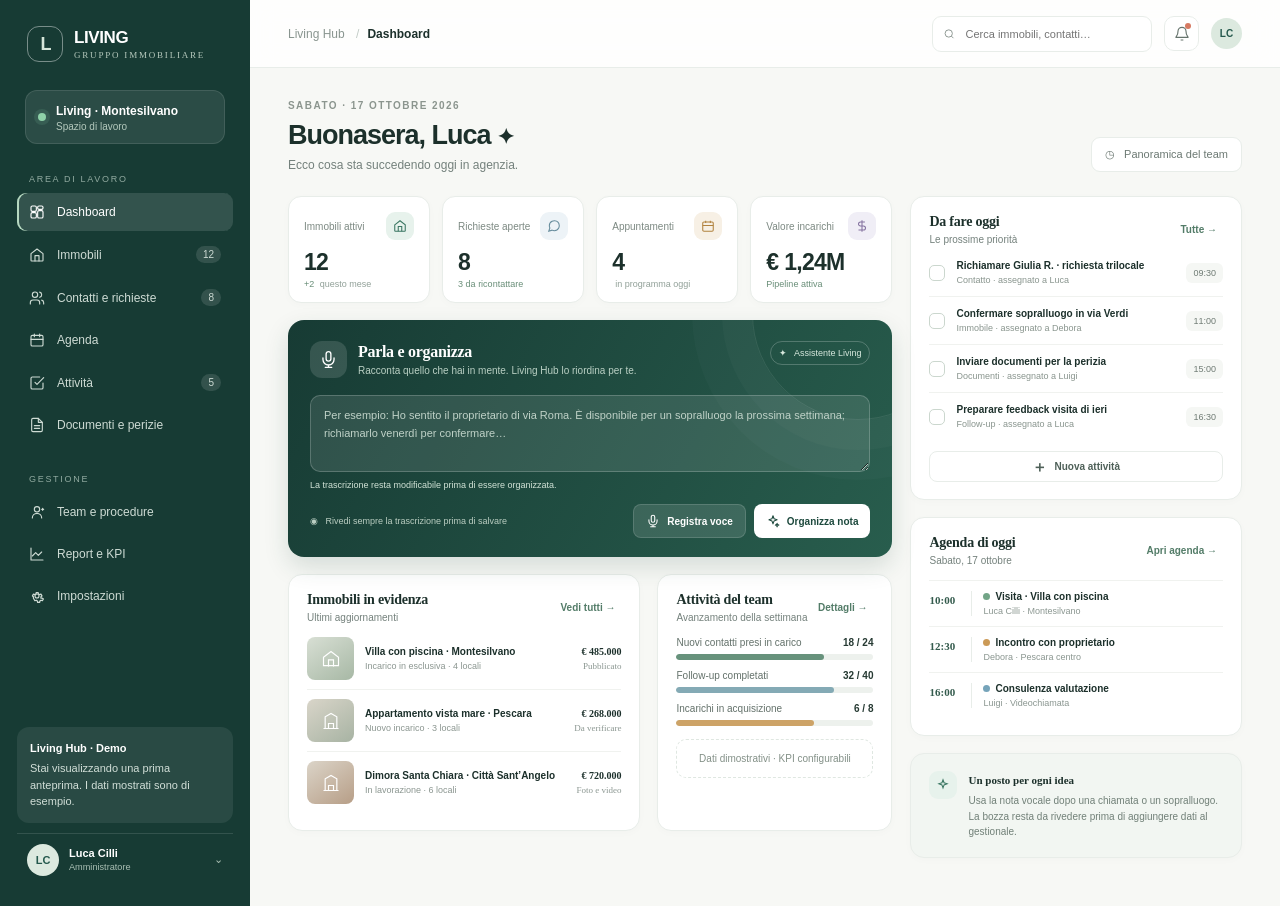
==== dashboard/index.html @ ca988c0b "Add Living Hub dashboard prototype" ====
<!doctype html>
<html lang="it">
<head>
<meta charset="utf-8"><meta name="viewport" content="width=device-width,initial-scale=1">
<meta name="theme-color" content="#173b34"><title>Living Hub · Dashboard</title>
<style>
:root{--ink:#1c302b;--muted:#74817c;--line:#e8ede9;--paper:#f7f8f5;--white:#fff;--green:#173b34;--green2:#24584c;--mint:#e7f2ec;--gold:#c99448;--blue:#edf3f7;--shadow:0 8px 28px rgba(23,59,52,.07)}
*{box-sizing:border-box}body{margin:0;background:var(--paper);color:var(--ink);font:14px 'DM Sans',sans-serif}button,input,textarea{font:inherit}button{cursor:pointer}.app{display:grid;grid-template-columns:250px minmax(0,1fr);min-height:100vh}.sidebar{background:var(--green);color:white;padding:26px 17px 20px;display:flex;flex-direction:column;gap:28px}.brand{display:flex;align-items:center;gap:11px;padding:0 10px}.brandmark{width:36px;height:36px;border:1px solid rgba(255,255,255,.42);border-radius:12px;display:grid;place-items:center;font:800 18px Manrope,sans-serif;letter-spacing:-2px;color:#d5e6d9}.brandname{font:700 17px Manrope,sans-serif;letter-spacing:-.4px}.brandname small{display:block;font:500 9px 'DM Sans';letter-spacing:1.8px;color:#b6c9bd;margin-top:2px}.workspace{margin:0 8px;background:rgba(255,255,255,.09);border:1px solid rgba(255,255,255,.11);border-radius:12px;padding:11px 12px;display:flex;align-items:center;gap:10px}.workspace .dot{width:8px;height:8px;border-radius:50%;background:#8ed1a8;box-shadow:0 0 0 4px rgba(142,209,168,.12)}.workspace strong{font-size:12px}.workspace span{display:block;color:#b4c9bd;font-size:10px;margin-top:3px}.nav-label{font-size:9px;text-transform:uppercase;letter-spacing:1.7px;color:#91aaa0;padding:0 12px;margin:2px 0 9px}.nav{display:grid;gap:4px}.nav button{background:none;border:0;color:#cedbd4;text-align:left;border-radius:9px;padding:11px 12px;display:flex;align-items:center;gap:12px;font-size:12px;transition:.18s}.nav button:hover,.nav button.active{background:rgba(255,255,255,.12);color:white}.nav button.active{box-shadow:inset 2px 0 #b5d8c0}.ico{width:16px;height:16px;display:inline-grid;place-items:center;flex:none}.ico svg{width:16px;height:16px;stroke:currentColor;fill:none;stroke-width:1.7;stroke-linecap:round;stroke-linejoin:round}.nav .count{margin-left:auto;border-radius:20px;background:rgba(255,255,255,.12);padding:3px 7px;font-size:10px}.side-bottom{margin-top:auto;display:grid;gap:10px}.help-card{padding:13px;border-radius:12px;background:rgba(255,255,255,.08);color:#d2dfd8;font-size:11px;line-height:1.5}.help-card b{color:#fff;display:block;margin-bottom:4px}.profile{display:flex;align-items:center;gap:10px;padding:10px;border-top:1px solid rgba(255,255,255,.12);font-size:11px}.avatar{width:32px;height:32px;border-radius:50%;display:grid;place-items:center;font-weight:700;background:#dce9df;color:#24584c}.profile small{display:block;color:#a9beb3;margin-top:3px}.main{min-width:0}.topbar{height:68px;background:rgba(255,255,255,.82);border-bottom:1px solid var(--line);display:flex;align-items:center;justify-content:space-between;padding:0 38px;position:sticky;top:0;z-index:5;backdrop-filter:blur(14px)}.crumb{font-size:12px;color:#89958f}.crumb b{color:var(--ink);font-weight:600}.top-actions{display:flex;align-items:center;gap:12px}.search{height:36px;width:220px;border:1px solid var(--line);background:#fff;border-radius:9px;display:flex;align-items:center;gap:8px;padding:0 10px;color:#8b9690}.search input{outline:none;border:0;width:100%;font-size:11px}.circle-btn{width:35px;height:35px;border:1px solid var(--line);background:#fff;border-radius:10px;display:grid;place-items:center;color:#66746d;position:relative}.notify{position:absolute;width:6px;height:6px;background:#d67a62;border-radius:100%;right:7px;top:6px}.content{max-width:1450px;margin:auto;padding:32px 38px 48px}.welcome{display:flex;align-items:flex-end;justify-content:space-between;gap:14px;margin-bottom:24px}.eyebrow{font-size:10px;letter-spacing:1.45px;text-transform:uppercase;color:#8b958e;font-weight:600;margin-bottom:9px}.welcome h1{margin:0;font:700 27px Manrope,sans-serif;letter-spacing:-1px}.welcome p{margin:7px 0 0;color:var(--muted);font-size:12px}.date-chip{border:1px solid var(--line);border-radius:9px;background:#fff;padding:10px 13px;font-size:11px;color:#6c7973;white-space:nowrap}.grid{display:grid;grid-template-columns:minmax(0,1.55fr) minmax(300px,.85fr);gap:18px;align-items:start}.left-col,.right-col{display:grid;gap:17px;min-width:0}.metrics{display:grid;grid-template-columns:repeat(4,minmax(0,1fr));gap:12px}.metric{background:white;border:1px solid var(--line);border-radius:13px;padding:15px 15px 13px;min-height:105px;box-shadow:0 2px 8px rgba(23,59,52,.02)}.metric-top{display:flex;justify-content:space-between;align-items:center;color:#7c8982;font-size:10px}.metric-icon{width:28px;height:28px;border-radius:9px;background:var(--mint);color:#3a7662;display:grid;place-items:center}.metric-icon svg{width:14px;height:14px;stroke:currentColor;fill:none;stroke-width:1.8}.metric strong{display:block;font:700 23px Manrope,sans-serif;margin:9px 0 3px;letter-spacing:-.7px}.delta{font-size:9px;color:#698e78}.delta em{font-style:normal;color:#91a098;margin-left:3px}.voice-card{border-radius:16px;background:linear-gradient(120deg,#173b34,#285d4d);padding:21px 22px 19px;color:white;box-shadow:0 10px 24px rgba(24,67,55,.15);position:relative;overflow:hidden}.voice-card:after{content:'';width:210px;height:210px;position:absolute;border:1px solid rgba(255,255,255,.09);border-radius:50%;right:-72px;top:-112px;box-shadow:0 0 0 30px rgba(255,255,255,.025),0 0 0 60px rgba(255,255,255,.02)}.voice-head{display:flex;justify-content:space-between;align-items:flex-start;position:relative;z-index:1}.voice-title{display:flex;align-items:center;gap:11px}.voice-mark{width:37px;height:37px;border-radius:12px;background:rgba(255,255,255,.13);display:grid;place-items:center}.voice-mark svg{width:19px;height:19px;stroke:white;fill:none;stroke-width:1.7;stroke-linecap:round;stroke-linejoin:round}.voice-title h2{font:700 16px Manrope;margin:0;letter-spacing:-.3px}.voice-title p{margin:4px 0 0;color:#bad0c4;font-size:10px}.badge{font-size:9px;color:#d7e8dd;border:1px solid rgba(255,255,255,.22);padding:6px 8px;border-radius:30px}.voice-area{position:relative;z-index:1;margin-top:17px}.voice-text{width:100%;height:77px;resize:vertical;min-height:68px;background:rgba(255,255,255,.1);border:1px solid rgba(255,255,255,.2);border-radius:10px;color:#fff;outline:none;padding:11px 13px;font-size:11px;line-height:1.6}.voice-text::placeholder{color:#c0d2c8}.voice-controls{display:flex;justify-content:space-between;align-items:center;margin-top:10px;gap:9px}.privacy-note{color:#bbcec2;font-size:9px;display:flex;align-items:center;gap:6px}.voice-buttons{display:flex;gap:8px}.btn{border:0;border-radius:8px;padding:9px 12px;font-size:10px;font-weight:600;display:inline-flex;align-items:center;justify-content:center;gap:7px;transition:.18s}.btn svg{width:14px;height:14px;stroke:currentColor;fill:none;stroke-width:1.8;stroke-linecap:round;stroke-linejoin:round}.btn-ghost{color:white;background:rgba(255,255,255,.12);border:1px solid rgba(255,255,255,.14)}.btn-ghost:hover{background:rgba(255,255,255,.2)}.btn-light{background:#fff;color:#1d493d}.btn-light:hover{background:#eaf4ec}.btn-primary{background:var(--green);color:white}.btn-primary:hover{background:#24584c}.btn-outline{background:white;color:#4e6058;border:1px solid var(--line)}.mic.recording{background:#e57f68;color:white;animation:pulse 1.2s infinite}@keyframes pulse{50%{box-shadow:0 0 0 6px rgba(229,127,104,.2)}}.transcript-status{font-size:9px;color:#d2e3d7;min-height:14px;margin-top:5px}.preview{margin-top:12px;border:1px solid rgba(255,255,255,.18);border-radius:11px;padding:12px;background:rgba(255,255,255,.07);display:none}.preview.show{display:block}.preview-top{display:flex;justify-content:space-between;align-items:center;font-size:10px;font-weight:700}.preview-top button{border:0;background:none;color:#d4e6db;font-size:10px}.preview-list{display:grid;gap:7px;margin-top:10px}.suggestion{display:flex;align-items:flex-start;gap:8px;background:rgba(255,255,255,.08);border-radius:8px;padding:8px;font-size:10px;line-height:1.45;color:#eef6f0}.suggestion input{accent-color:#8dd3a5;margin-top:1px}.suggestion .tag{white-space:nowrap;background:rgba(255,255,255,.15);border-radius:20px;padding:3px 6px;font-size:8px;color:#d7e7dc}.preview-footer{display:flex;justify-content:flex-end;gap:8px;margin-top:10px}.card{background:#fff;border:1px solid var(--line);border-radius:14px;padding:17px 18px;box-shadow:0 2px 8px rgba(23,59,52,.02)}.card-head{display:flex;align-items:center;justify-content:space-between;margin-bottom:14px}.card-head h2{font:700 14px Manrope;margin:0;letter-spacing:-.25px}.card-head p{font-size:10px;color:var(--muted);margin:4px 0 0}.link{border:0;background:none;color:#537c68;font-size:10px;font-weight:600}.task-list{display:grid}.task{display:grid;grid-template-columns:17px minmax(0,1fr) auto;gap:10px;padding:11px 0;border-top:1px solid #f0f2ef;align-items:center}.task:first-child{border-top:0;padding-top:1px}.check{width:16px;height:16px;border-radius:5px;border:1.3px solid #cbd7ce;background:white;display:grid;place-items:center;color:white;padding:0}.check.done{background:#4d8069;border-color:#4d8069}.check svg{width:10px;height:10px;stroke:currentColor;fill:none;stroke-width:2}.task-name{font-size:10px;font-weight:600}.task-meta{font-size:9px;color:#89958e;margin-top:4px}.task-time{font-size:9px;color:#6f7b74;background:#f5f7f4;border-radius:6px;padding:5px 7px;white-space:nowrap}.agenda-row{display:flex;gap:11px;padding:10px 0;border-top:1px solid #f0f2ef}.agenda-row:first-child{border-top:0;padding-top:0}.timebox{width:43px;flex:none;border-right:1px solid var(--line);font:700 11px Manrope;color:#345b4d;padding-top:3px}.event-title{font-size:10px;font-weight:600}.event-meta{font-size:9px;color:#8a9690;margin-top:4px}.event-dot{width:7px;height:7px;border-radius:50%;background:#72a587;display:inline-block;margin-right:5px}.event-dot.gold{background:#cb9a57}.event-dot.blue{background:#76a4ba}.pipeline{display:grid;gap:10px}.pipeline-line{display:flex;justify-content:space-between;font-size:10px;color:#63716a}.pipeline-line strong{color:#263a33}.bar{height:6px;background:#edf1ed;border-radius:20px;margin-top:6px;overflow:hidden}.bar i{height:100%;display:block;border-radius:20px;background:#67927c}.bar.blue i{background:#84aab5}.bar.gold i{background:#cda367}.bottom-row{display:grid;grid-template-columns:1.2fr .8fr;gap:17px}.property{display:flex;align-items:center;gap:11px;padding:9px 0;border-top:1px solid #f0f2ef}.property:first-child{border-top:0;padding-top:0}.prop-img{width:47px;height:43px;border-radius:8px;background:linear-gradient(145deg,#d8dfd4,#a7b8a5);display:grid;place-items:center;color:white;flex:none}.prop-img svg{width:20px;height:20px;stroke:currentColor;fill:none;stroke-width:1.4}.prop-text{min-width:0}.prop-text b{font-size:10px;display:block}.prop-text span{font-size:9px;color:#8b9690;display:block;margin-top:4px}.prop-price{margin-left:auto;text-align:right;font:700 10px Manrope;white-space:nowrap}.prop-price small{display:block;font:400 9px 'DM Sans';color:#8a9690;margin-top:4px}.empty-state{padding:13px;border:1px dashed #dfe7e1;border-radius:10px;text-align:center;color:#839087;font-size:10px}.toast{position:fixed;right:24px;bottom:24px;background:#203f35;color:white;padding:12px 16px;border-radius:10px;box-shadow:var(--shadow);font-size:11px;opacity:0;transform:translateY(8px);pointer-events:none;transition:.22s;z-index:10}.toast.show{opacity:1;transform:translateY(0)}.mobile-menu{display:none}
@media(max-width:1100px){.app{grid-template-columns:218px 1fr}.content{padding:28px 24px}.topbar{padding:0 24px}.grid{grid-template-columns:1fr}.right-col{grid-template-columns:1fr 1fr}.metrics{grid-template-columns:repeat(4,1fr)}}
@media(max-width:760px){.app{grid-template-columns:1fr}.sidebar{display:none}.topbar{height:59px;padding:0 15px}.mobile-menu{display:grid}.search{width:min(46vw,220px)}.crumb{display:none}.content{padding:23px 15px 34px}.welcome{align-items:flex-start}.welcome h1{font-size:23px}.date-chip{font-size:9px;padding:8px}.metrics{grid-template-columns:repeat(2,minmax(0,1fr));gap:9px}.metric{min-height:99px;padding:13px}.metric strong{font-size:21px}.right-col{grid-template-columns:1fr}.bottom-row{grid-template-columns:1fr}.voice-card{padding:17px}.voice-controls{align-items:flex-start;flex-direction:column}.voice-buttons{width:100%}.voice-buttons .btn{flex:1}.badge{font-size:8px}.grid{gap:13px}}
</style>
</head>
<body>
<div class="app">
<aside class="sidebar">
  <div class="brand"><div class="brandmark">L</div><div class="brandname">LIVING<small>GRUPPO IMMOBILIARE</small></div></div>
  <div class="workspace"><i class="dot"></i><div><strong>Living · Montesilvano</strong><span>Spazio di lavoro</span></div></div>
  <div><div class="nav-label">Area di lavoro</div><nav class="nav">
   <button class="active" data-page="Dashboard"><span class="ico"><svg viewBox="0 0 24 24"><rect x="3" y="3" width="8" height="8" rx="2"/><rect x="13" y="3" width="8" height="5" rx="2"/><rect x="13" y="10" width="8" height="11" rx="2"/><rect x="3" y="13" width="8" height="8" rx="2"/></svg></span>Dashboard</button>
   <button data-page="Immobili"><span class="ico"><svg viewBox="0 0 24 24"><path d="m3 10 9-7 9 7v10a1 1 0 0 1-1 1H4a1 1 0 0 1-1-1z"/><path d="M9 21v-8h6v8"/></svg></span>Immobili<span class="count">12</span></button>
   <button data-page="Contatti e richieste"><span class="ico"><svg viewBox="0 0 24 24"><path d="M16 21v-2a4 4 0 0 0-4-4H6a4 4 0 0 0-4 4v2"/><circle cx="9" cy="7" r="4"/><path d="M22 21v-2a4 4 0 0 0-3-3.87M16 3.13a4 4 0 0 1 0 7.75"/></svg></span>Contatti e richieste<span class="count">8</span></button>
   <button data-page="Agenda"><span class="ico"><svg viewBox="0 0 24 24"><rect x="3" y="5" width="18" height="16" rx="2"/><path d="M16 3v4M8 3v4M3 11h18"/></svg></span>Agenda</button>
   <button data-page="Attività"><span class="ico"><svg viewBox="0 0 24 24"><path d="m9 11 3 3L22 4"/><path d="M21 12v7a2 2 0 0 1-2 2H5a2 2 0 0 1-2-2V5a2 2 0 0 1 2-2h11"/></svg></span>Attività<span class="count">5</span></button>
   <button data-page="Documenti"><span class="ico"><svg viewBox="0 0 24 24"><path d="M14 2H6a2 2 0 0 0-2 2v16a2 2 0 0 0 2 2h12a2 2 0 0 0 2-2V8z"/><path d="M14 2v6h6M8 13h8M8 17h8"/></svg></span>Documenti e perizie</button>
  </nav></div>
  <div><div class="nav-label">Gestione</div><nav class="nav">
    <button data-page="Team e procedure"><span class="ico"><svg viewBox="0 0 24 24"><circle cx="12" cy="8" r="4"/><path d="M5 21a7 7 0 0 1 14 0M19 8h3m-1.5-1.5v3"/></svg></span>Team e procedure</button>
    <button data-page="Report e KPI"><span class="ico"><svg viewBox="0 0 24 24"><path d="M3 3v18h18"/><path d="m19 9-5 5-4-4-5 5"/></svg></span>Report e KPI</button>
    <button data-page="Impostazioni"><span class="ico"><svg viewBox="0 0 24 24"><circle cx="12" cy="12" r="3"/><path d="m19.4 15 .1.1 1.4 1.1-1.4 2.4-1.8-.7a8 8 0 0 1-1.7 1l-.3 1.9h-2.8l-.3-1.9a8 8 0 0 1-1.7-1l-1.8.7-1.4-2.4L7.1 15a8 8 0 0 1 0-2l-1.4-1.1 1.4-2.4 1.8.7a8 8 0 0 1 1.7-1l.3-1.9h2.8l.3 1.9a8 8 0 0 1 1.7 1l1.8-.7 1.4 2.4-1.4 1.1a8 8 0 0 1-.1 2z" transform="translate(-1 -1) scale(1.08)"/></svg></span>Impostazioni</button>
  </nav></div>
  <div class="side-bottom"><div class="help-card"><b>Living Hub · Demo</b>Stai visualizzando una prima anteprima. I dati mostrati sono di esempio.</div><div class="profile"><div class="avatar">LC</div><div><b>Luca Cilli</b><small>Amministratore</small></div><span style="margin-left:auto;color:#a8beb2">⌄</span></div></div>
</aside>
<main class="main">
  <header class="topbar"><div class="crumb">Living Hub <span style="padding:0 8px;color:#c2cbc5">/</span><b id="crumbPage">Dashboard</b></div><div class="top-actions"><button class="circle-btn mobile-menu" aria-label="Menu"><svg viewBox="0 0 24 24" width="16" height="16" fill="none" stroke="currentColor" stroke-width="1.8"><path d="M4 6h16M4 12h16M4 18h16"/></svg></button><div class="search"><svg viewBox="0 0 24 24" width="14" height="14" fill="none" stroke="currentColor" stroke-width="1.8"><circle cx="11" cy="11" r="7"/><path d="m20 20-4-4"/></svg><input id="searchInput" placeholder="Cerca immobili, contatti…"></div><button class="circle-btn" aria-label="Notifiche"><svg viewBox="0 0 24 24" width="16" height="16" fill="none" stroke="currentColor" stroke-width="1.7"><path d="M18 8a6 6 0 0 0-12 0c0 7-3 7-3 9h18c0-2-3-2-3-9M10 21h4"/></svg><i class="notify"></i></button><div class="avatar" style="width:31px;height:31px;font-size:10px">LC</div></div></header>
  <div class="content">
   <section class="welcome"><div><div class="eyebrow">Sabato · 17 ottobre 2026</div><h1>Buonasera, Luca <span style="font-size:21px">✦</span></h1><p>Ecco cosa sta succedendo oggi in agenzia.</p></div><div class="date-chip">◷ &nbsp; Panoramica del team</div></section>
   <div class="grid">
    <div class="left-col">
     <section class="metrics">
      <article class="metric"><div class="metric-top">Immobili attivi <span class="metric-icon"><svg viewBox="0 0 24 24"><path d="m3 10 9-7 9 7v10a1 1 0 0 1-1 1H4a1 1 0 0 1-1-1z"/><path d="M9 21v-8h6v8"/></svg></span></div><strong>12</strong><div class="delta">+2 <em>questo mese</em></div></article>
      <article class="metric"><div class="metric-top">Richieste aperte <span class="metric-icon" style="background:#edf3f7;color:#668c9c"><svg viewBox="0 0 24 24"><path d="M21 11.5a8.4 8.4 0 0 1-.9 3.8 8.5 8.5 0 0 1-7.6 4.7 8.4 8.4 0 0 1-3.8-.9L3 21l1.9-5.7a8.4 8.4 0 0 1-.9-3.8 8.5 8.5 0 0 1 4.7-7.6 8.4 8.4 0 0 1 3.8-.9h.5a8.5 8.5 0 0 1 8 8z"/></svg></span></div><strong>8</strong><div class="delta">3 da ricontattare</div></article>
      <article class="metric"><div class="metric-top">Appuntamenti <span class="metric-icon" style="background:#f7f0e5;color:#b1823f"><svg viewBox="0 0 24 24"><rect x="3" y="5" width="18" height="16" rx="2"/><path d="M16 3v4M8 3v4M3 11h18"/></svg></span></div><strong>4</strong><div class="delta"><em>in programma oggi</em></div></article>
      <article class="metric"><div class="metric-top">Valore incarichi <span class="metric-icon" style="background:#f0eef6;color:#8573a0"><svg viewBox="0 0 24 24"><path d="M12 2v20M17 5H9.5a3.5 3.5 0 0 0 0 7h5a3.5 3.5 0 0 1 0 7H6"/></svg></span></div><strong>€ 1,24M</strong><div class="delta">Pipeline attiva</div></article>
     </section>
     <section class="voice-card" id="voiceCard">
      <div class="voice-head"><div class="voice-title"><div class="voice-mark"><svg viewBox="0 0 24 24"><rect x="9" y="2" width="6" height="12" rx="3"/><path d="M5 10v2a7 7 0 0 0 14 0v-2M12 19v3m-4 0h8"/></svg></div><div><h2>Parla e organizza</h2><p>Racconta quello che hai in mente. Living Hub lo riordina per te.</p></div></div><span class="badge">✦ &nbsp; Assistente Living</span></div>
      <div class="voice-area"><textarea class="voice-text" id="voiceText" placeholder="Per esempio: Ho sentito il proprietario di via Roma. È disponibile per un sopralluogo la prossima settimana; richiamarlo venerdì per confermare…"></textarea><div class="transcript-status" id="voiceStatus">La trascrizione resta modificabile prima di essere organizzata.</div><div class="voice-controls"><div class="privacy-note">◉ &nbsp; Rivedi sempre la trascrizione prima di salvare</div><div class="voice-buttons"><button class="btn btn-ghost mic" id="micBtn"><svg viewBox="0 0 24 24"><rect x="9" y="2" width="6" height="12" rx="3"/><path d="M5 10v2a7 7 0 0 0 14 0v-2M12 19v3m-4 0h8"/></svg><span id="micLabel">Registra voce</span></button><button class="btn btn-light" id="organizeBtn"><svg viewBox="0 0 24 24"><path d="m12 3 1.8 5.2L19 10l-5.2 1.8L12 17l-1.8-5.2L5 10l5.2-1.8L12 3zM19 16l.9 2.1L22 19l-2.1.9L19 22l-.9-2.1L16 19l2.1-.9L19 16z"/></svg>Organizza nota</button></div></div>
       <div class="preview" id="organizePreview"><div class="preview-top"><span>Ho preparato questa bozza</span><button id="closePreview">Chiudi ×</button></div><div class="preview-list" id="suggestionList"></div><div class="preview-footer"><button class="btn btn-ghost" id="editAgain">Modifica testo</button><button class="btn btn-light" id="saveSuggestions">Conferma e salva</button></div></div>
      </div>
     </section>
     <div class="bottom-row">
      <section class="card"><div class="card-head"><div><h2>Immobili in evidenza</h2><p>Ultimi aggiornamenti</p></div><button class="link" data-page="Immobili">Vedi tutti →</button></div><div class="property-list">
       <div class="property"><div class="prop-img"><svg viewBox="0 0 24 24"><path d="m3 10 9-7 9 7v10H3z"/><path d="M9 21v-8h6v8"/></svg></div><div class="prop-text"><b>Villa con piscina · Montesilvano</b><span>Incarico in esclusiva · 4 locali</span></div><div class="prop-price">€ 485.000<small>Pubblicato</small></div></div>
       <div class="property"><div class="prop-img" style="background:linear-gradient(145deg,#d9d5c9,#a7b3a3)"><svg viewBox="0 0 24 24"><path d="M3 21h18M5 21V7l7-4 7 4v14M9 21v-6h6v6M9 9h.01M15 9h.01"/></svg></div><div class="prop-text"><b>Appartamento vista mare · Pescara</b><span>Nuovo incarico · 3 locali</span></div><div class="prop-price">€ 268.000<small>Da verificare</small></div></div>
       <div class="property"><div class="prop-img" style="background:linear-gradient(145deg,#dbd4c8,#b79e87)"><svg viewBox="0 0 24 24"><path d="M3 21h18M5 21V7l7-4 7 4v14M9 21v-6h6v6"/></svg></div><div class="prop-text"><b>Dimora Santa Chiara · Città Sant’Angelo</b><span>In lavorazione · 6 locali</span></div><div class="prop-price">€ 720.000<small>Foto e video</small></div></div>
      </div></section>
      <section class="card"><div class="card-head"><div><h2>Attività del team</h2><p>Avanzamento della settimana</p></div><button class="link" data-page="Report e KPI">Dettagli →</button></div><div class="pipeline">
       <div><div class="pipeline-line"><span>Nuovi contatti presi in carico</span><strong>18 / 24</strong></div><div class="bar"><i style="width:75%"></i></div></div>
       <div><div class="pipeline-line"><span>Follow-up completati</span><strong>32 / 40</strong></div><div class="bar blue"><i style="width:80%"></i></div></div>
       <div><div class="pipeline-line"><span>Incarichi in acquisizione</span><strong>6 / 8</strong></div><div class="bar gold"><i style="width:70%"></i></div></div>
       <div class="empty-state" style="margin-top:3px">Dati dimostrativi · KPI configurabili</div>
      </div></section>
     </div>
    </div>
    <aside class="right-col">
     <section class="card"><div class="card-head"><div><h2>Da fare oggi</h2><p>Le prossime priorità</p></div><button class="link" data-page="Attività">Tutte →</button></div><div class="task-list" id="taskList">
      <div class="task"><button class="check" aria-label="Completa attività"><svg viewBox="0 0 16 16"><path d="m3 8 3 3 7-7"/></svg></button><div><div class="task-name">Richiamare Giulia R. · richiesta trilocale</div><div class="task-meta">Contatto · assegnato a Luca</div></div><span class="task-time">09:30</span></div>
      <div class="task"><button class="check" aria-label="Completa attività"><svg viewBox="0 0 16 16"><path d="m3 8 3 3 7-7"/></svg></button><div><div class="task-name">Confermare sopralluogo in via Verdi</div><div class="task-meta">Immobile · assegnato a Debora</div></div><span class="task-time">11:00</span></div>
      <div class="task"><button class="check" aria-label="Completa attività"><svg viewBox="0 0 16 16"><path d="m3 8 3 3 7-7"/></svg></button><div><div class="task-name">Inviare documenti per la perizia</div><div class="task-meta">Documenti · assegnato a Luigi</div></div><span class="task-time">15:00</span></div>
      <div class="task"><button class="check" aria-label="Completa attività"><svg viewBox="0 0 16 16"><path d="m3 8 3 3 7-7"/></svg></button><div><div class="task-name">Preparare feedback visita di ieri</div><div class="task-meta">Follow-up · assegnato a Luca</div></div><span class="task-time">16:30</span></div>
     </div><button class="btn btn-outline" style="width:100%;margin-top:11px" id="addTask"><span style="font-size:15px;line-height:10px">＋</span> Nuova attività</button></section>
     <section class="card"><div class="card-head"><div><h2>Agenda di oggi</h2><p>Sabato, 17 ottobre</p></div><button class="link" data-page="Agenda">Apri agenda →</button></div>
      <div class="agenda-row"><div class="timebox">10:00</div><div><div class="event-title"><i class="event-dot"></i>Visita · Villa con piscina</div><div class="event-meta">Luca Cilli · Montesilvano</div></div></div>
      <div class="agenda-row"><div class="timebox">12:30</div><div><div class="event-title"><i class="event-dot gold"></i>Incontro con proprietario</div><div class="event-meta">Debora · Pescara centro</div></div></div>
      <div class="agenda-row"><div class="timebox">16:00</div><div><div class="event-title"><i class="event-dot blue"></i>Consulenza valutazione</div><div class="event-meta">Luigi · Videochiamata</div></div></div>
     </section>
     <section class="card" style="background:#f2f6f2"><div style="display:flex;gap:11px;align-items:flex-start"><div class="metric-icon" style="flex:none"><svg viewBox="0 0 24 24"><path d="m12 3 1.8 5.2L19 10l-5.2 1.8L12 17l-1.8-5.2L5 10l5.2-1.8L12 3z"/></svg></div><div><b style="font:700 11px Manrope">Un posto per ogni idea</b><p style="font-size:10px;line-height:1.55;color:#718078;margin:6px 0 0">Usa la nota vocale dopo una chiamata o un sopralluogo. La bozza resta da rivedere prima di aggiungere dati al gestionale.</p></div></div></section>
    </aside>
   </div>
  </div>
</main>
</div><div class="toast" id="toast"></div>
<script>
const $=s=>document.querySelector(s), $$=s=>[...document.querySelectorAll(s)];
function toast(msg){const t=$('#toast');t.textContent=msg;t.classList.add('show');setTimeout(()=>t.classList.remove('show'),2600)}
// Sidebar links provide a visible prototype state; modules are the next build phase.
$$('.nav button,[data-page]').forEach(b=>b.addEventListener('click',()=>{const name=b.dataset.page;if(!name)return;$$('.nav button').forEach(x=>x.classList.toggle('active',x.dataset.page===name));$('#crumbPage').textContent=name;if(name!=='Dashboard')toast(`${name}: sezione prevista nella prossima fase`)}));
$$('.check').forEach(b=>b.addEventListener('click',()=>{b.classList.toggle('done');b.closest('.task').querySelector('.task-name').style.textDecoration=b.classList.contains('done')?'line-through':'none';b.closest('.task').querySelector('.task-name').style.color=b.classList.contains('done')?'#9aa69e':'';toast(b.classList.contains('done')?'Attività completata':'Attività riaperta')}));
$('#addTask').addEventListener('click',()=>{const title=prompt('Che attività vuoi aggiungere?');if(!title?.trim())return;const row=document.createElement('div');row.className='task';row.innerHTML='<button class="check" aria-label="Completa attività"><svg viewBox="0 0 16 16"><path d="m3 8 3 3 7-7"/></svg></button><div><div class="task-name"></div><div class="task-meta">Nuova attività · assegnata a te</div></div><span class="task-time">Da pianificare</span>';row.querySelector('.task-name').textContent=title.trim();row.querySelector('.check').addEventListener('click',e=>{e.currentTarget.classList.toggle('done');toast('Attività aggiornata')});$('#taskList').append(row);toast('Attività aggiunta alla demo')});
let recognition=null,recording=false;
const SpeechRecognition=window.SpeechRecognition||window.webkitSpeechRecognition;
if(SpeechRecognition){recognition=new SpeechRecognition();recognition.lang='it-IT';recognition.continuous=true;recognition.interimResults=true;recognition.onresult=e=>{let final='',interim='';for(let i=e.resultIndex;i<e.results.length;i++){if(e.results[i].isFinal)final+=e.results[i][0].transcript+' ';else interim+=e.results[i][0].transcript}const box=$('#voiceText');box.value=(box.dataset.base||'')+final+interim;$('#voiceStatus').textContent=recording?'Sto ascoltando… la trascrizione appare qui in tempo reale.':'Trascrizione terminata: rileggila e correggila prima di procedere.'};recognition.onerror=e=>{$('#voiceStatus').textContent=e.error==='not-allowed'?'Microfono non autorizzato. Puoi scrivere o incollare la nota.':'Riconoscimento vocale interrotto. Puoi riprovare o scrivere la nota.';setRecording(false)};recognition.onend=()=>{if(recording){setRecording(false);$('#voiceStatus').textContent='Trascrizione terminata: rileggila e correggila prima di procedere.'}}}
function setRecording(on){recording=on;$('#micBtn').classList.toggle('recording',on);$('#micLabel').textContent=on?'Ferma registrazione':'Registra voce';if(!on&&recognition)recognition.stop()}
$('#micBtn').addEventListener('click',()=>{if(!recognition){$('#voiceStatus').textContent='Il browser non supporta la dettatura. Scrivi o incolla qui la nota.';toast('Dettatura non disponibile in questo browser');return}if(recording){setRecording(false);return}$('#voiceText').dataset.base=$('#voiceText').value?$('#voiceText').value+' ':'';$('#voiceStatus').textContent='In attesa del microfono…';setRecording(true);try{recognition.start();$('#voiceStatus').textContent='Sto ascoltando… parla pure.'}catch(e){$('#voiceStatus').textContent='Il microfono è già in uso. Riprova tra poco.';setRecording(false)}});
function suggest(text){const s=text.trim().replace(/\s+/g,' ');if(!s)return[];let chunks=s.split(/(?<=[.!?])\s+|\s*;\s*/).filter(Boolean);if(chunks.length===1&&s.length>120)chunks=s.split(/,\s+(?=(?:devo|bisogna|ricordati|fissiamo|richiam|invia|prepara|controlla|conferma|organizza|mandare|contattare|aggiornare)\b)/i).filter(Boolean);if(!chunks.length)chunks=[s];return chunks.map(t=>{const low=t.toLowerCase();let tag='Nota';if(/richiam|chiam|contatt|follow.?up|ricord/.test(low))tag='Follow-up';else if(/sopralluog|visita|appunt|incontro|fissiamo/.test(low))tag='Appuntamento';else if(/document|perizia|invia|mandare|alleg|prepara/.test(low))tag='Attività';else if(/propriet|immobil|via |appartament|villa|casa/.test(low))tag='Immobile';return {text:t.trim().replace(/[.!?]+$/,''),tag}})}
$('#organizeBtn').addEventListener('click',()=>{const raw=$('#voiceText').value;if(!raw.trim()){toast('Prima detta o scrivi una nota');$('#voiceText').focus();return}const items=suggest(raw);$('#suggestionList').innerHTML='';items.forEach((item,i)=>{const label=document.createElement('label');label.className='suggestion';const box=document.createElement('input');box.type='checkbox';box.checked=true;const tag=document.createElement('span');tag.className='tag';tag.textContent=item.tag;const text=document.createElement('span');text.textContent=item.text;label.append(box,tag,text);$('#suggestionList').append(label)});$('#organizePreview').classList.add('show');$('#voiceStatus').textContent='Bozza pronta. Controlla le voci e conferma quelle da salvare.';$('#organizePreview').scrollIntoView({behavior:'smooth',block:'nearest'})});
$('#closePreview').addEventListener('click',()=>$('#organizePreview').classList.remove('show'));$('#editAgain').addEventListener('click',()=>{$('#organizePreview').classList.remove('show');$('#voiceText').focus()});$('#saveSuggestions').addEventListener('click',()=>{const selected=$$('#suggestionList input:checked').map(x=>x.parentElement.querySelector('span:last-child').textContent);if(!selected.length){toast('Seleziona almeno una voce');return}const existing=JSON.parse(localStorage.getItem('living_voice_notes')||'[]');existing.unshift({createdAt:new Date().toISOString(),raw:$('#voiceText').value,items:selected});localStorage.setItem('living_voice_notes',JSON.stringify(existing));$('#organizePreview').classList.remove('show');$('#voiceText').value='';$('#voiceStatus').textContent=`Nota salvata nella demo · ${selected.length} ${selected.length===1?'voce':'voci'} organizzate.`;toast('Nota organizzata e salvata in questa demo')});
$('#searchInput').addEventListener('keydown',e=>{if(e.key==='Enter'&&e.target.value.trim())toast(`Ricerca demo: “${e.target.value.trim()}”`)});
</script>
</body></html>
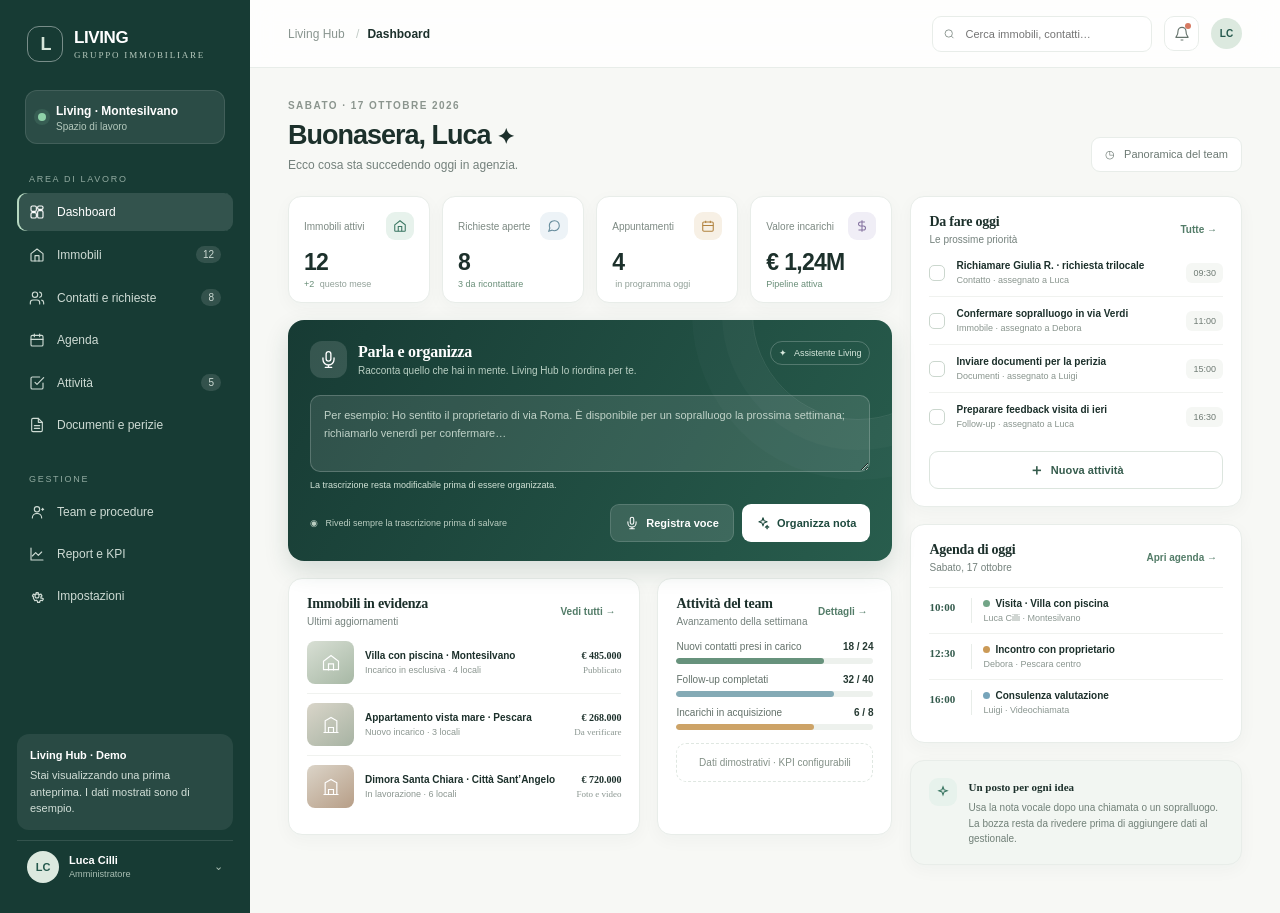
==== commit d3083c73: "Redesign property detail as full-screen workspace" ====
--- a/dashboard/index.html
+++ b/dashboard/index.html
@@ -6,8 +6,84 @@
 <style>
 :root{--ink:#1c302b;--muted:#74817c;--line:#e8ede9;--paper:#f7f8f5;--white:#fff;--green:#173b34;--green2:#24584c;--mint:#e7f2ec;--gold:#c99448;--blue:#edf3f7;--shadow:0 8px 28px rgba(23,59,52,.07)}
 *{box-sizing:border-box}body{margin:0;background:var(--paper);color:var(--ink);font:14px 'DM Sans',sans-serif}button,input,textarea{font:inherit}button{cursor:pointer}.app{display:grid;grid-template-columns:250px minmax(0,1fr);min-height:100vh}.sidebar{background:var(--green);color:white;padding:26px 17px 20px;display:flex;flex-direction:column;gap:28px}.brand{display:flex;align-items:center;gap:11px;padding:0 10px}.brandmark{width:36px;height:36px;border:1px solid rgba(255,255,255,.42);border-radius:12px;display:grid;place-items:center;font:800 18px Manrope,sans-serif;letter-spacing:-2px;color:#d5e6d9}.brandname{font:700 17px Manrope,sans-serif;letter-spacing:-.4px}.brandname small{display:block;font:500 9px 'DM Sans';letter-spacing:1.8px;color:#b6c9bd;margin-top:2px}.workspace{margin:0 8px;background:rgba(255,255,255,.09);border:1px solid rgba(255,255,255,.11);border-radius:12px;padding:11px 12px;display:flex;align-items:center;gap:10px}.workspace .dot{width:8px;height:8px;border-radius:50%;background:#8ed1a8;box-shadow:0 0 0 4px rgba(142,209,168,.12)}.workspace strong{font-size:12px}.workspace span{display:block;color:#b4c9bd;font-size:10px;margin-top:3px}.nav-label{font-size:9px;text-transform:uppercase;letter-spacing:1.7px;color:#91aaa0;padding:0 12px;margin:2px 0 9px}.nav{display:grid;gap:4px}.nav button{background:none;border:0;color:#cedbd4;text-align:left;border-radius:9px;padding:11px 12px;display:flex;align-items:center;gap:12px;font-size:12px;transition:.18s}.nav button:hover,.nav button.active{background:rgba(255,255,255,.12);color:white}.nav button.active{box-shadow:inset 2px 0 #b5d8c0}.ico{width:16px;height:16px;display:inline-grid;place-items:center;flex:none}.ico svg{width:16px;height:16px;stroke:currentColor;fill:none;stroke-width:1.7;stroke-linecap:round;stroke-linejoin:round}.nav .count{margin-left:auto;border-radius:20px;background:rgba(255,255,255,.12);padding:3px 7px;font-size:10px}.side-bottom{margin-top:auto;display:grid;gap:10px}.help-card{padding:13px;border-radius:12px;background:rgba(255,255,255,.08);color:#d2dfd8;font-size:11px;line-height:1.5}.help-card b{color:#fff;display:block;margin-bottom:4px}.profile{display:flex;align-items:center;gap:10px;padding:10px;border-top:1px solid rgba(255,255,255,.12);font-size:11px}.avatar{width:32px;height:32px;border-radius:50%;display:grid;place-items:center;font-weight:700;background:#dce9df;color:#24584c}.profile small{display:block;color:#a9beb3;margin-top:3px}.main{min-width:0}.topbar{height:68px;background:rgba(255,255,255,.82);border-bottom:1px solid var(--line);display:flex;align-items:center;justify-content:space-between;padding:0 38px;position:sticky;top:0;z-index:5;backdrop-filter:blur(14px)}.crumb{font-size:12px;color:#89958f}.crumb b{color:var(--ink);font-weight:600}.top-actions{display:flex;align-items:center;gap:12px}.search{height:36px;width:220px;border:1px solid var(--line);background:#fff;border-radius:9px;display:flex;align-items:center;gap:8px;padding:0 10px;color:#8b9690}.search input{outline:none;border:0;width:100%;font-size:11px}.circle-btn{width:35px;height:35px;border:1px solid var(--line);background:#fff;border-radius:10px;display:grid;place-items:center;color:#66746d;position:relative}.notify{position:absolute;width:6px;height:6px;background:#d67a62;border-radius:100%;right:7px;top:6px}.content{max-width:1450px;margin:auto;padding:32px 38px 48px}.welcome{display:flex;align-items:flex-end;justify-content:space-between;gap:14px;margin-bottom:24px}.eyebrow{font-size:10px;letter-spacing:1.45px;text-transform:uppercase;color:#8b958e;font-weight:600;margin-bottom:9px}.welcome h1{margin:0;font:700 27px Manrope,sans-serif;letter-spacing:-1px}.welcome p{margin:7px 0 0;color:var(--muted);font-size:12px}.date-chip{border:1px solid var(--line);border-radius:9px;background:#fff;padding:10px 13px;font-size:11px;color:#6c7973;white-space:nowrap}.grid{display:grid;grid-template-columns:minmax(0,1.55fr) minmax(300px,.85fr);gap:18px;align-items:start}.left-col,.right-col{display:grid;gap:17px;min-width:0}.metrics{display:grid;grid-template-columns:repeat(4,minmax(0,1fr));gap:12px}.metric{background:white;border:1px solid var(--line);border-radius:13px;padding:15px 15px 13px;min-height:105px;box-shadow:0 2px 8px rgba(23,59,52,.02)}.metric-top{display:flex;justify-content:space-between;align-items:center;color:#7c8982;font-size:10px}.metric-icon{width:28px;height:28px;border-radius:9px;background:var(--mint);color:#3a7662;display:grid;place-items:center}.metric-icon svg{width:14px;height:14px;stroke:currentColor;fill:none;stroke-width:1.8}.metric strong{display:block;font:700 23px Manrope,sans-serif;margin:9px 0 3px;letter-spacing:-.7px}.delta{font-size:9px;color:#698e78}.delta em{font-style:normal;color:#91a098;margin-left:3px}.voice-card{border-radius:16px;background:linear-gradient(120deg,#173b34,#285d4d);padding:21px 22px 19px;color:white;box-shadow:0 10px 24px rgba(24,67,55,.15);position:relative;overflow:hidden}.voice-card:after{content:'';width:210px;height:210px;position:absolute;border:1px solid rgba(255,255,255,.09);border-radius:50%;right:-72px;top:-112px;box-shadow:0 0 0 30px rgba(255,255,255,.025),0 0 0 60px rgba(255,255,255,.02)}.voice-head{display:flex;justify-content:space-between;align-items:flex-start;position:relative;z-index:1}.voice-title{display:flex;align-items:center;gap:11px}.voice-mark{width:37px;height:37px;border-radius:12px;background:rgba(255,255,255,.13);display:grid;place-items:center}.voice-mark svg{width:19px;height:19px;stroke:white;fill:none;stroke-width:1.7;stroke-linecap:round;stroke-linejoin:round}.voice-title h2{font:700 16px Manrope;margin:0;letter-spacing:-.3px}.voice-title p{margin:4px 0 0;color:#bad0c4;font-size:10px}.badge{font-size:9px;color:#d7e8dd;border:1px solid rgba(255,255,255,.22);padding:6px 8px;border-radius:30px}.voice-area{position:relative;z-index:1;margin-top:17px}.voice-text{width:100%;height:77px;resize:vertical;min-height:68px;background:rgba(255,255,255,.1);border:1px solid rgba(255,255,255,.2);border-radius:10px;color:#fff;outline:none;padding:11px 13px;font-size:11px;line-height:1.6}.voice-text::placeholder{color:#c0d2c8}.voice-controls{display:flex;justify-content:space-between;align-items:center;margin-top:10px;gap:9px}.privacy-note{color:#bbcec2;font-size:9px;display:flex;align-items:center;gap:6px}.voice-buttons{display:flex;gap:8px}.btn{border:0;border-radius:8px;padding:9px 12px;font-size:10px;font-weight:600;display:inline-flex;align-items:center;justify-content:center;gap:7px;transition:.18s}.btn svg{width:14px;height:14px;stroke:currentColor;fill:none;stroke-width:1.8;stroke-linecap:round;stroke-linejoin:round}.btn-ghost{color:white;background:rgba(255,255,255,.12);border:1px solid rgba(255,255,255,.14)}.btn-ghost:hover{background:rgba(255,255,255,.2)}.btn-light{background:#fff;color:#1d493d}.btn-light:hover{background:#eaf4ec}.btn-primary{background:var(--green);color:white}.btn-primary:hover{background:#24584c}.btn-outline{background:white;color:#4e6058;border:1px solid var(--line)}.mic.recording{background:#e57f68;color:white;animation:pulse 1.2s infinite}@keyframes pulse{50%{box-shadow:0 0 0 6px rgba(229,127,104,.2)}}.transcript-status{font-size:9px;color:#d2e3d7;min-height:14px;margin-top:5px}.preview{margin-top:12px;border:1px solid rgba(255,255,255,.18);border-radius:11px;padding:12px;background:rgba(255,255,255,.07);display:none}.preview.show{display:block}.preview-top{display:flex;justify-content:space-between;align-items:center;font-size:10px;font-weight:700}.preview-top button{border:0;background:none;color:#d4e6db;font-size:10px}.preview-list{display:grid;gap:7px;margin-top:10px}.suggestion{display:flex;align-items:flex-start;gap:8px;background:rgba(255,255,255,.08);border-radius:8px;padding:8px;font-size:10px;line-height:1.45;color:#eef6f0}.suggestion input{accent-color:#8dd3a5;margin-top:1px}.suggestion .tag{white-space:nowrap;background:rgba(255,255,255,.15);border-radius:20px;padding:3px 6px;font-size:8px;color:#d7e7dc}.preview-footer{display:flex;justify-content:flex-end;gap:8px;margin-top:10px}.card{background:#fff;border:1px solid var(--line);border-radius:14px;padding:17px 18px;box-shadow:0 2px 8px rgba(23,59,52,.02)}.card-head{display:flex;align-items:center;justify-content:space-between;margin-bottom:14px}.card-head h2{font:700 14px Manrope;margin:0;letter-spacing:-.25px}.card-head p{font-size:10px;color:var(--muted);margin:4px 0 0}.link{border:0;background:none;color:#537c68;font-size:10px;font-weight:600}.task-list{display:grid}.task{display:grid;grid-template-columns:17px minmax(0,1fr) auto;gap:10px;padding:11px 0;border-top:1px solid #f0f2ef;align-items:center}.task:first-child{border-top:0;padding-top:1px}.check{width:16px;height:16px;border-radius:5px;border:1.3px solid #cbd7ce;background:white;display:grid;place-items:center;color:white;padding:0}.check.done{background:#4d8069;border-color:#4d8069}.check svg{width:10px;height:10px;stroke:currentColor;fill:none;stroke-width:2}.task-name{font-size:10px;font-weight:600}.task-meta{font-size:9px;color:#89958e;margin-top:4px}.task-time{font-size:9px;color:#6f7b74;background:#f5f7f4;border-radius:6px;padding:5px 7px;white-space:nowrap}.agenda-row{display:flex;gap:11px;padding:10px 0;border-top:1px solid #f0f2ef}.agenda-row:first-child{border-top:0;padding-top:0}.timebox{width:43px;flex:none;border-right:1px solid var(--line);font:700 11px Manrope;color:#345b4d;padding-top:3px}.event-title{font-size:10px;font-weight:600}.event-meta{font-size:9px;color:#8a9690;margin-top:4px}.event-dot{width:7px;height:7px;border-radius:50%;background:#72a587;display:inline-block;margin-right:5px}.event-dot.gold{background:#cb9a57}.event-dot.blue{background:#76a4ba}.pipeline{display:grid;gap:10px}.pipeline-line{display:flex;justify-content:space-between;font-size:10px;color:#63716a}.pipeline-line strong{color:#263a33}.bar{height:6px;background:#edf1ed;border-radius:20px;margin-top:6px;overflow:hidden}.bar i{height:100%;display:block;border-radius:20px;background:#67927c}.bar.blue i{background:#84aab5}.bar.gold i{background:#cda367}.bottom-row{display:grid;grid-template-columns:1.2fr .8fr;gap:17px}.property{display:flex;align-items:center;gap:11px;padding:9px 0;border-top:1px solid #f0f2ef}.property:first-child{border-top:0;padding-top:0}.prop-img{width:47px;height:43px;border-radius:8px;background:linear-gradient(145deg,#d8dfd4,#a7b8a5);display:grid;place-items:center;color:white;flex:none}.prop-img svg{width:20px;height:20px;stroke:currentColor;fill:none;stroke-width:1.4}.prop-text{min-width:0}.prop-text b{font-size:10px;display:block}.prop-text span{font-size:9px;color:#8b9690;display:block;margin-top:4px}.prop-price{margin-left:auto;text-align:right;font:700 10px Manrope;white-space:nowrap}.prop-price small{display:block;font:400 9px 'DM Sans';color:#8a9690;margin-top:4px}.empty-state{padding:13px;border:1px dashed #dfe7e1;border-radius:10px;text-align:center;color:#839087;font-size:10px}.toast{position:fixed;right:24px;bottom:24px;background:#203f35;color:white;padding:12px 16px;border-radius:10px;box-shadow:var(--shadow);font-size:11px;opacity:0;transform:translateY(8px);pointer-events:none;transition:.22s;z-index:10}.toast.show{opacity:1;transform:translateY(0)}.mobile-menu{display:none}
+
+.properties-view[hidden]{display:none}.property-page-head{display:flex;align-items:flex-end;justify-content:space-between;gap:16px;margin:4px 0 22px}.property-page-head h1{margin:0;font:700 28px Manrope,sans-serif;letter-spacing:-.8px}.property-page-head p{margin:7px 0 0;color:var(--muted);font-size:12px}.property-kpis{display:grid;grid-template-columns:repeat(4,minmax(0,1fr));gap:12px;margin-bottom:17px}.property-kpis .metric{min-height:90px}.property-kpis .metric strong{font-size:22px}.property-toolbar{display:flex;align-items:center;gap:9px;background:#fff;border:1px solid var(--line);border-radius:13px;padding:12px;margin-bottom:13px}.property-search{display:flex;align-items:center;gap:8px;height:36px;flex:1;min-width:200px;border:1px solid var(--line);border-radius:8px;padding:0 10px;color:#85928a}.property-search input{width:100%;border:0;outline:0;font-size:11px;color:var(--ink)}.property-toolbar select{height:36px;border:1px solid var(--line);border-radius:8px;padding:0 10px;background:#fff;color:#52625a;font-size:10px}.property-table-wrap{background:#fff;border:1px solid var(--line);border-radius:13px;overflow:hidden}.property-table{width:100%;border-collapse:collapse;text-align:left}.property-table th{padding:12px 14px;background:#fafbf9;color:#89958e;font-size:8px;letter-spacing:1px;font-weight:700}.property-table td{padding:13px 14px;border-top:1px solid #eef1ed;font-size:10px;vertical-align:middle}.property-table tr[data-property]{cursor:pointer;transition:background .15s}.property-table tr[data-property]:hover{background:#f8faf7}.property-name{display:flex;align-items:center;gap:10px;min-width:205px}.property-thumb{width:42px;height:40px;border-radius:8px;background:linear-gradient(145deg,#d8dfd4,#a7b8a5);flex:none}.property-name b{display:block;font-size:10px}.property-name small,.property-address{display:block;color:#849088;font-size:9px;margin-top:4px}.status-pill{display:inline-flex;align-items:center;gap:6px;border-radius:20px;padding:6px 8px;background:#edf4ef;color:#47765f;font-size:9px;white-space:nowrap}.status-pill:before{content:'';width:5px;height:5px;border-radius:50%;background:currentColor}.status-pill.pending{background:#f7f1e7;color:#a37739}.status-pill.visit{background:#edf3f7;color:#60869a}.status-pill.draft{background:#f1eff5;color:#807298}.next-action{color:#627169;max-width:155px}.row-more{border:0;background:none;color:#6d8779;font-size:10px;font-weight:600;white-space:nowrap}.property-empty{padding:28px;text-align:center;color:#7e8a83;font-size:11px}.property-footnote{margin:12px 2px;color:#89958e;font-size:9px}.property-detail-backdrop{position:fixed;inset:0;background:rgba(17,34,28,.3);z-index:20;display:flex;justify-content:flex-end}.property-drawer{background:#fff;width:min(470px,100%);height:100%;overflow:auto;padding:24px;box-shadow:-12px 0 35px rgba(24,45,36,.13)}.drawer-top{display:flex;justify-content:space-between;align-items:center}.drawer-top button{border:1px solid var(--line);background:#fff;border-radius:8px;padding:7px 10px;color:#59675f}.drawer-photo{height:180px;border-radius:13px;margin:20px 0;background:linear-gradient(135deg,#dce5dc,#9aaf9d);display:grid;place-items:center;color:#fff;font-size:12px}.property-drawer h2{font:700 21px Manrope,sans-serif;margin:0}.drawer-meta{color:#7c8981;font-size:11px;margin:7px 0 18px}.drawer-price{font:700 20px Manrope;color:var(--green);margin:14px 0}.drawer-section{border-top:1px solid var(--line);padding:16px 0}.drawer-section h3{font:700 12px Manrope;margin:0 0 11px}.drawer-line{display:flex;justify-content:space-between;gap:14px;padding:7px 0;font-size:10px;color:#65736b}.drawer-line strong{color:#31433a;font-weight:600;text-align:right}.drawer-action{width:100%;margin-top:12px}.doc-list{display:grid;gap:8px}.doc-row{border:1px solid #edf0ed;border-radius:9px;padding:10px;display:grid;grid-template-columns:minmax(0,1fr) auto;gap:8px;align-items:center}.doc-row.present{background:#f0f7f2;border-color:#dcebe0}.doc-row.requested{background:#f1f6f8;border-color:#deeaee}.doc-row.in-progress{background:#faf6ed;border-color:#eee4d1}.doc-title{font-size:10px;font-weight:700;color:#34483c}.doc-assignee{font-size:9px;color:#819087;margin-top:4px}.doc-status{font-size:9px;font-weight:700;color:#4c8262;white-space:nowrap}.doc-row.missing .doc-status{color:#9d7540}.doc-row.requested .doc-status{color:#5b7e90}.doc-row.in-progress .doc-status{color:#9d7540}.doc-request{grid-column:1/-1;display:flex;justify-content:space-between;align-items:center;gap:10px;border:0;background:transparent;padding:3px 0 0;color:#547b64;font-size:9px;font-weight:700;text-align:left}.doc-request:disabled{color:#628297;cursor:default}.doc-row.present .doc-status:before{content:'✓ ';font-weight:800}
+
+@media(max-width:850px){.property-kpis{grid-template-columns:repeat(2,minmax(0,1fr))}.property-toolbar{flex-wrap:wrap}.property-search{flex-basis:100%}.property-table-wrap{overflow:auto}.property-table{min-width:780px}}
+@media(max-width:600px){.property-page-head{align-items:flex-start;flex-direction:column}.property-toolbar select{flex:1}.property-toolbar .btn{width:100%}}
 @media(max-width:1100px){.app{grid-template-columns:218px 1fr}.content{padding:28px 24px}.topbar{padding:0 24px}.grid{grid-template-columns:1fr}.right-col{grid-template-columns:1fr 1fr}.metrics{grid-template-columns:repeat(4,1fr)}}
 @media(max-width:760px){.app{grid-template-columns:1fr}.sidebar{display:none}.topbar{height:59px;padding:0 15px}.mobile-menu{display:grid}.search{width:min(46vw,220px)}.crumb{display:none}.content{padding:23px 15px 34px}.welcome{align-items:flex-start}.welcome h1{font-size:23px}.date-chip{font-size:9px;padding:8px}.metrics{grid-template-columns:repeat(2,minmax(0,1fr));gap:9px}.metric{min-height:99px;padding:13px}.metric strong{font-size:21px}.right-col{grid-template-columns:1fr}.bottom-row{grid-template-columns:1fr}.voice-card{padding:17px}.voice-controls{align-items:flex-start;flex-direction:column}.voice-buttons{width:100%}.voice-buttons .btn{flex:1}.badge{font-size:8px}.grid{gap:13px}}
+.file-actions{display:flex;flex-wrap:wrap;gap:8px;margin:10px 0}.file-actions .btn,.file-actions a{font-size:9px}.file-picker{position:absolute!important;width:1px;height:1px;overflow:hidden;clip:rect(0,0,0,0);white-space:nowrap}.attachment-list{display:grid;gap:7px}.attachment-row{border:1px solid #edf0ed;border-radius:8px;padding:9px 10px;display:flex;align-items:center;gap:9px;font-size:9px}.attachment-row a{color:#3c6c56;text-decoration:none;font-weight:600;overflow-wrap:anywhere}.attachment-row a:hover{text-decoration:underline}.attachment-kind{margin-left:auto;color:#849188;white-space:nowrap}.upload-note{font-size:9px;line-height:1.5;color:#829087;margin:9px 0 0}.file-picker:focus-visible+span{outline:2px solid #24584c}@media print{.property-detail-backdrop{position:static;background:#fff}.property-drawer{box-shadow:none;max-height:none;overflow:visible;width:100%}.file-actions{display:none}}/* Visual refresh: full-screen property workspace and consistent controls */
+:focus-visible{outline:3px solid rgba(79,133,103,.48);outline-offset:2px}
+button,.btn,a.btn{transition:background-color .18s ease,border-color .18s ease,color .18s ease,box-shadow .18s ease,transform .18s ease}
+.btn{min-height:38px;padding:10px 14px;border-radius:9px;font-size:11px;font-weight:700;letter-spacing:.05px}
+.btn-primary{background:#24584c;color:#fff;box-shadow:0 3px 9px rgba(23,59,52,.12)}
+.btn-primary:hover{background:#173b34;box-shadow:0 5px 14px rgba(23,59,52,.18);transform:translateY(-1px)}
+.btn-outline{background:#fff;color:#365c4d;border:1px solid #dce5de}
+.btn-outline:hover{border-color:#99b7a4;background:#f5faf6}
+.property-toolbar input,.property-toolbar select{min-height:38px;border-radius:9px;border-color:#dce4de}
+.property-table-wrap,.card,.metric{box-shadow:0 5px 18px rgba(23,59,52,.035)}
+.property-table tbody tr:hover{background:#f8faf8}
+.property-table button{min-height:34px;padding:7px 11px;border-radius:8px;background:#f1f6f2;color:#315f4c;font-weight:700}
+.property-table button:hover{background:#e3efe6}
+.property-detail-backdrop{position:fixed;inset:0;z-index:30;display:block;overflow:auto;padding:0;background:#f5f7f4}
+.property-drawer{width:100%;max-width:none;min-height:100vh;height:auto;max-height:none;overflow:visible;padding:0;background:transparent;border-radius:0;box-shadow:none}
+.property-detail-header{position:sticky;top:0;z-index:5;display:flex;align-items:center;justify-content:space-between;gap:14px;padding:14px clamp(18px,4vw,64px);background:rgba(255,255,255,.94);border-bottom:1px solid #e6ece7;backdrop-filter:blur(14px)}
+.property-detail-header .detail-kicker{font-size:10px;letter-spacing:1.35px;text-transform:uppercase;color:#75857b;font-weight:700}
+.property-detail-header .detail-crumb{font-size:12px;color:#829087;margin-top:4px}
+.property-detail-header button{min-height:38px;padding:8px 13px;border:1px solid #dce5de;background:#fff;color:#344b3f;border-radius:9px;font-size:11px;font-weight:700}
+.property-detail-header button:hover{background:#f2f7f3;border-color:#b8cbbd}
+.property-detail-body{max-width:1440px;margin:0 auto;padding:28px clamp(18px,4vw,64px) 52px}
+.property-hero{display:grid;grid-template-columns:minmax(250px,.72fr) minmax(0,1.4fr);gap:28px;align-items:center;padding:22px;background:#fff;border:1px solid #e7ece8;border-radius:17px;box-shadow:0 7px 24px rgba(23,59,52,.04)}
+.property-hero .drawer-photo{height:230px;margin:0;border-radius:12px;background:linear-gradient(135deg,#dce8df,#a8bcae);font-size:12px;font-weight:600;color:#436451}
+.property-hero-copy h1{margin:13px 0 6px;font:700 clamp(24px,3vw,34px) Manrope,sans-serif;letter-spacing:-1px;color:#20372e}
+.property-hero-copy .drawer-meta{font-size:13px;margin:0;color:#74817c}
+.property-hero-copy .drawer-price{font-size:24px;margin:17px 0 0}
+.property-hero-status{display:flex;align-items:center;gap:10px;flex-wrap:wrap}
+.property-hero-status .eyebrow{margin:0}
+.property-hero-facts{display:flex;flex-wrap:wrap;gap:8px;margin-top:17px}
+.property-hero-facts span{padding:8px 11px;border:1px solid #e7ece8;background:#f8faf8;border-radius:8px;color:#5e7066;font-size:10px;font-weight:600}
+.property-detail-grid{display:grid;grid-template-columns:minmax(0,1.35fr) minmax(280px,.72fr);gap:18px;margin-top:18px;align-items:start}
+.property-main-column,.property-side-column{display:grid;gap:16px;min-width:0}
+.detail-card{padding:21px;background:#fff;border:1px solid #e7ece8;border-radius:15px;box-shadow:0 5px 18px rgba(23,59,52,.035)}
+.detail-card .drawer-section{border:0;padding:0}
+.detail-card h3{font-size:14px;margin:0 0 7px}
+.detail-intro{font-size:11px;color:#78867e;line-height:1.55;margin:0 0 14px}
+.detail-progress{display:flex;align-items:center;justify-content:space-between;gap:14px;margin:0 0 13px;color:#64736a;font-size:10px}
+.detail-progress strong{color:#2d5944}
+.detail-progress-track{height:6px;border-radius:9px;background:#edf2ed;overflow:hidden;margin:-4px 0 14px}
+.detail-progress-track i{display:block;height:100%;border-radius:9px;background:linear-gradient(90deg,#5d9272,#86b894)}
+.drawer-line{font-size:11px;padding:10px 0;border-bottom:1px solid #f0f3f0}
+.drawer-line:last-child{border-bottom:0;padding-bottom:0}
+.doc-list{gap:9px}
+.doc-row{padding:13px;border-radius:10px;grid-template-columns:minmax(0,1fr) auto}
+.doc-title{font-size:11px}
+.doc-assignee{font-size:10px;line-height:1.45}
+.doc-status{font-size:10px}
+.doc-request{font-size:10px}
+.file-actions{margin:12px 0}
+.file-actions .btn,.file-actions a{min-height:37px;font-size:10px}
+.attachment-row{min-height:42px;padding:10px 12px;border-radius:9px;font-size:10px}
+.upload-note{font-size:10px;line-height:1.6}
+.property-footnote{margin:16px 0 0;color:#829087;font-size:10px}
+@media(max-width:760px){
+ .property-detail-header{padding:12px 15px}
+ .property-detail-body{padding:16px 13px 32px}
+ .property-hero{grid-template-columns:1fr;gap:17px;padding:15px;border-radius:13px}
+ .property-hero .drawer-photo{height:190px}
+ .property-detail-grid{grid-template-columns:1fr;gap:13px;margin-top:13px}
+ .detail-card{padding:16px}
+ .doc-row{grid-template-columns:minmax(0,1fr) auto}
+ .detail-progress{font-size:9px}
+}
+@media(max-width:430px){
+ .property-hero .drawer-photo{height:160px}
+ .doc-row{grid-template-columns:1fr}
+ .doc-status{grid-column:1}
+ .doc-request{grid-column:1}
+ .file-actions{align-items:stretch}
+ .file-actions .btn,.file-actions a{flex:1}
+}
 </style>
 </head>
 <body>
@@ -33,6 +109,7 @@
 <main class="main">
   <header class="topbar"><div class="crumb">Living Hub <span style="padding:0 8px;color:#c2cbc5">/</span><b id="crumbPage">Dashboard</b></div><div class="top-actions"><button class="circle-btn mobile-menu" aria-label="Menu"><svg viewBox="0 0 24 24" width="16" height="16" fill="none" stroke="currentColor" stroke-width="1.8"><path d="M4 6h16M4 12h16M4 18h16"/></svg></button><div class="search"><svg viewBox="0 0 24 24" width="14" height="14" fill="none" stroke="currentColor" stroke-width="1.8"><circle cx="11" cy="11" r="7"/><path d="m20 20-4-4"/></svg><input id="searchInput" placeholder="Cerca immobili, contatti…"></div><button class="circle-btn" aria-label="Notifiche"><svg viewBox="0 0 24 24" width="16" height="16" fill="none" stroke="currentColor" stroke-width="1.7"><path d="M18 8a6 6 0 0 0-12 0c0 7-3 7-3 9h18c0-2-3-2-3-9M10 21h4"/></svg><i class="notify"></i></button><div class="avatar" style="width:31px;height:31px;font-size:10px">LC</div></div></header>
   <div class="content">
+  <div id="dashboardView">
    <section class="welcome"><div><div class="eyebrow">Sabato · 17 ottobre 2026</div><h1>Buonasera, Luca <span style="font-size:21px">✦</span></h1><p>Ecco cosa sta succedendo oggi in agenzia.</p></div><div class="date-chip">◷ &nbsp; Panoramica del team</div></section>
    <div class="grid">
     <div class="left-col">
@@ -78,18 +155,64 @@
     </aside>
    </div>
   </div>
+  <section id="propertiesView" class="properties-view" hidden>
+   <div class="property-page-head"><div><div class="eyebrow">PORTAFOGLIO IMMOBILIARE</div><h1>Immobili</h1><p>Incarichi, documenti e prossime azioni in un unico posto.</p></div><button class="btn btn-primary" id="newPropertyBtn">＋ Nuovo immobile</button></div>
+   <div class="property-kpis"><article class="metric"><div class="metric-top">In portafoglio</div><strong id="propertyCount">12</strong><div class="delta">Immobili gestiti</div></article><article class="metric"><div class="metric-top">In acquisizione</div><strong>3</strong><div class="delta">Da completare</div></article><article class="metric"><div class="metric-top">In pubblicazione</div><strong>7</strong><div class="delta">Annunci attivi</div></article><article class="metric"><div class="metric-top">Attività aperte</div><strong>5</strong><div class="delta">Collegate agli immobili</div></article></div>
+   <div class="property-toolbar"><label class="property-search">⌕ <input id="propertySearch" placeholder="Cerca indirizzo, città o proprietario…"></label><select id="statusFilter" aria-label="Filtra per stato"><option value="">Tutti gli stati</option><option>In acquisizione</option><option>Da completare</option><option>In pubblicazione</option><option>In visita</option></select><select id="cityFilter" aria-label="Filtra per comune"><option value="">Tutti i comuni</option><option>Montesilvano</option><option>Pescara</option><option>Città Sant’Angelo</option></select><button class="btn btn-outline" id="resetFilters">Azzera filtri</button></div>
+   <div class="property-table-wrap"><table class="property-table"><thead><tr><th>IMMOBILE</th><th>STATO</th><th>PREZZO</th><th>REFERENTE</th><th>PROSSIMA AZIONE</th><th></th></tr></thead><tbody id="propertyRows"></tbody></table><div class="property-empty" id="propertyEmpty" hidden>Nessun immobile corrisponde ai filtri selezionati.</div></div>
+   <div class="property-footnote">Dati dimostrativi · Le schede, gli stati e le attività sono modificabili nella fase successiva.</div>
+  </section>
+ </div>
 </main>
 </div><div class="toast" id="toast"></div>
 <script>
 const $=s=>document.querySelector(s), $$=s=>[...document.querySelectorAll(s)];
 function toast(msg){const t=$('#toast');t.textContent=msg;t.classList.add('show');setTimeout(()=>t.classList.remove('show'),2600)}
-// Sidebar links provide a visible prototype state; modules are the next build phase.
-$$('.nav button,[data-page]').forEach(b=>b.addEventListener('click',()=>{const name=b.dataset.page;if(!name)return;$$('.nav button').forEach(x=>x.classList.toggle('active',x.dataset.page===name));$('#crumbPage').textContent=name;if(name!=='Dashboard')toast(`${name}: sezione prevista nella prossima fase`)}));
+const demoProperties=[
+ {name:'Villa con piscina',type:'Villa · 4 locali',address:'Via Tamigi 12 · Montesilvano',city:'Montesilvano',status:'In pubblicazione',price:'€ 485.000',agent:'Luca Cilli',next:'Confermare visita · oggi 10:00',owner:'Proprietà dimostrativa',rooms:'4 locali · 3 bagni',docs:'5 di 6 documenti',media:'Foto e video pronti',documents:[{name:'Incarico firmato',status:'Presente',owner:'Agente responsabile'},{name:'APE',status:'Manca',owner:'Tecnico energetico'},{name:'Planimetria catastale',status:'Presente',owner:'Collaboratore catastale'},{name:'Visura catastale',status:'In lavorazione',owner:'Collaboratore catastale'}]},
+ {name:'Appartamento vista mare',type:'Appartamento · 3 locali',address:'Lungomare Matteotti · Pescara',city:'Pescara',status:'Da completare',price:'€ 268.000',agent:'Luigi',next:'Caricare APE',owner:'Contatto demo',rooms:'3 locali · 2 bagni',docs:'3 di 5 documenti',media:'Foto da programmare',documents:[{name:'Incarico firmato',status:'Presente',owner:'Agente responsabile'},{name:'APE',status:'Manca',owner:'Tecnico energetico'},{name:'Planimetria catastale',status:'Manca',owner:'Collaboratore catastale'},{name:'Documento di proprietà',status:'Richiesto',owner:'Agente responsabile'}]},
+ {name:'Dimora Santa Chiara',type:'Villa · 6 locali',address:'Città Sant’Angelo',city:'Città Sant’Angelo',status:'In acquisizione',price:'€ 720.000',agent:'Debora',next:'Completare scheda immobile',owner:'Proprietà dimostrativa',rooms:'6 locali · 4 bagni',docs:'4 di 6 documenti',media:'Foto e video in lavorazione',documents:[{name:'Incarico firmato',status:'Presente',owner:'Agente responsabile'},{name:'APE',status:'Richiesto',owner:'Tecnico energetico'},{name:'Planimetria catastale',status:'Presente',owner:'Collaboratore catastale'},{name:'Visura catastale',status:'Manca',owner:'Collaboratore catastale'}]},
+ {name:'Trilocale centrale',type:'Appartamento · 3 locali',address:'Via Verdi · Montesilvano',city:'Montesilvano',status:'In visita',price:'€ 219.000',agent:'Luca Cilli',next:'Raccogliere feedback visita',owner:'Contatto demo',rooms:'3 locali · 1 bagno',docs:'5 di 5 documenti',media:'12 foto · video breve',documents:[{name:'Incarico firmato',status:'Presente',owner:'Agente responsabile'},{name:'APE',status:'Presente',owner:'Tecnico energetico'},{name:'Planimetria catastale',status:'Presente',owner:'Collaboratore catastale'},{name:'Visura catastale',status:'Presente',owner:'Collaboratore catastale'}]}
+];
+function renderProperties(){const q=$('#propertySearch').value.trim().toLowerCase(),st=$('#statusFilter').value,city=$('#cityFilter').value;const list=demoProperties.filter(p=>(!q||`${p.name} ${p.address} ${p.agent} ${p.owner}`.toLowerCase().includes(q))&&(!st||p.status===st)&&(!city||p.city===city));$('#propertyRows').innerHTML=list.map(p=>`<tr data-property="${demoProperties.indexOf(p)}"><td><div class="property-name"><span class="property-thumb"></span><span><b>${p.name}</b><small>${p.type}</small><span class="property-address">${p.address}</span></span></div></td><td><span class="status-pill ${p.status==='Da completare'?'pending':p.status==='In visita'?'visit':p.status==='In acquisizione'?'draft':''}">${p.status}</span></td><td><strong>${p.price}</strong></td><td>${p.agent}</td><td class="next-action">${p.next}</td><td><button class="row-more" data-open-property="${demoProperties.indexOf(p)}">Apri →</button></td></tr>`).join('');$('#propertyEmpty').hidden=list.length>0;$$('tr[data-property]').forEach(el=>el.addEventListener('click',e=>{if(e.target.closest('[data-open-property]'))return;openProperty(Number(e.currentTarget.dataset.property))}));$$('[data-open-property]').forEach(el=>el.addEventListener('click',e=>{e.stopPropagation();openProperty(Number(e.currentTarget.dataset.openProperty))}))}
+function openProperty(i){
+ const p=demoProperties[i],layer=document.createElement('div');
+ layer.className='property-detail-backdrop';
+ const present=p.documents.filter(d=>d.status==='Presente').length, total=p.documents.length;
+ const progress=Math.round((present/total)*100);
+ const docRows=p.documents.map((d,j)=>{
+  const cls=d.status==='Presente'?'present':d.status==='Richiesto'?'requested':d.status==='In lavorazione'?'in-progress':'missing';
+  const action=d.status==='Manca'?'<button class="doc-request" data-request-document="'+j+'">Richiedi a '+d.owner+' <span>Invia richiesta →</span></button>':d.status==='Richiesto'?'<button class="doc-request" data-complete-document="'+j+'">Richiesta inviata a '+d.owner+' <span>Simula caricamento</span></button>':'<div class="doc-assignee">Responsabile: '+d.owner+'</div>';
+  const sub=d.status==='Richiesto'?'In attesa del professionista':'Responsabile: '+d.owner;
+  return '<div class="doc-row '+cls+'" data-document-row="'+j+'"><div><div class="doc-title">'+d.name+'</div><div class="doc-assignee">'+sub+'</div></div><span class="doc-status">'+d.status+'</span>'+action+'</div>'
+ }).join('');
+ layer.innerHTML='<aside class="property-drawer" role="dialog" aria-modal="true" aria-label="Scheda immobile: '+p.name+'">'+
+ '<header class="property-detail-header"><div><div class="detail-kicker">Living Hub · Portafoglio</div><div class="detail-crumb">Scheda completa dell’immobile</div></div><button data-close-drawer aria-label="Chiudi scheda immobile">← Torna agli immobili</button></header>'+
+ '<div class="property-detail-body"><section class="property-hero"><div class="drawer-photo">Anteprima foto · demo</div><div class="property-hero-copy"><div class="property-hero-status"><span class="eyebrow">SCHEDA IMMOBILE</span><span class="status-pill">'+p.status+'</span></div><h1>'+p.name+'</h1><div class="drawer-meta">'+p.address+'</div><div class="property-hero-facts"><span>'+p.type+'</span><span>'+p.rooms+'</span><span>'+p.media+'</span></div><div class="drawer-price">'+p.price+'</div></div></section>'+
+ '<div class="property-detail-grid"><div class="property-main-column">'+
+ '<section class="detail-card"><div class="drawer-section"><h3>Documenti richiesti</h3><p class="detail-intro">Ogni documento ha un responsabile. Le richieste ai professionisti sono simulate in questa anteprima.</p><div class="detail-progress"><span>Avanzamento documenti</span><strong>'+present+' di '+total+' presenti</strong></div><div class="detail-progress-track"><i style="width:'+progress+'%"></i></div><div class="doc-list">'+docRows+'</div></div></section>'+
+ '<section class="detail-card"><div class="drawer-section"><h3>Allegati e planimetria</h3><p class="detail-intro">Esempi dimostrativi già allegati. Puoi selezionare più file insieme.</p><div class="file-actions"><label class="btn btn-outline" for="propertyFiles">＋ Allega file</label><input class="file-picker" id="propertyFiles" type="file" multiple accept=".pdf,.doc,.docx,.jpg,.jpeg,.png,.webp,.svg"><a class="btn btn-primary" href="assets/demo/fascicolo-demo.html" target="_blank" rel="noopener">Stampa fascicolo demo</a></div><div class="attachment-list" id="attachmentList"><div class="attachment-row"><a href="assets/demo/scheda-immobile-demo.html" target="_blank" rel="noopener">Scheda immobile · FACSIMILE</a><span class="attachment-kind">HTML · demo</span></div><div class="attachment-row"><a href="assets/demo/checklist-demo.html" target="_blank" rel="noopener">Checklist documenti · FACSIMILE</a><span class="attachment-kind">HTML · demo</span></div><div class="attachment-row"><a href="assets/demo/planimetria-demo.svg" target="_blank" rel="noopener">Planimetria · NON CATASTALE</a><span class="attachment-kind">SVG · demo</span></div></div><p class="upload-note">Gli allegati scelti dal dispositivo restano in questa sessione del browser; non vengono ancora condivisi con il team.</p></div></section>'+
+ '<section class="detail-card"><div class="drawer-section"><h3>Marketing e prossime azioni</h3><div class="drawer-line"><span>Foto e video</span><strong>'+p.media+'</strong></div><div class="drawer-line"><span>Prossima azione</span><strong>'+p.next+'</strong></div></div></section></div>'+
+ '<aside class="property-side-column"><section class="detail-card"><div class="drawer-section"><h3>Riepilogo</h3><div class="drawer-line"><span>Referente</span><strong>'+p.agent+'</strong></div><div class="drawer-line"><span>Proprietario</span><strong>'+p.owner+'</strong></div><div class="drawer-line"><span>Caratteristiche</span><strong>'+p.rooms+'</strong></div><div class="drawer-line"><span>Indirizzo</span><strong>'+p.address+'</strong></div></div></section><section class="detail-card"><div class="drawer-section"><h3>Stato incarico</h3><div class="drawer-line"><span>Stato</span><strong>'+p.status+'</strong></div><div class="drawer-line"><span>Documenti</span><strong>'+present+'/'+total+' presenti</strong></div><p class="detail-intro" style="margin:12px 0 0">Scheda dimostrativa: dati e richieste non sono collegati al gestionale.</p></div></section></aside></div><p class="property-footnote">Living Hub · Anteprima interattiva</p></div></aside>';
+ document.body.append(layer);document.body.style.overflow='hidden';
+ const close=()=>{layer.remove();document.body.style.overflow=''};
+ layer.addEventListener('click',e=>{
+  if(e.target===layer||e.target.closest('[data-close-drawer]')){close();return}
+  const request=e.target.closest('[data-request-document]');
+  if(request){const j=Number(request.dataset.requestDocument),d=p.documents[j];d.status='Richiesto';request.closest('.doc-row').outerHTML='<div class="doc-row requested" data-document-row="'+j+'"><div><div class="doc-title">'+d.name+'</div><div class="doc-assignee">Richiesta inoltrata a '+d.owner+' · demo</div></div><span class="doc-status">Richiesta inviata</span><button class="doc-request" data-complete-document="'+j+'">In attesa del professionista <span>Simula caricamento</span></button></div>';toast('Richiesta demo assegnata a '+d.owner);return}
+  const complete=e.target.closest('[data-complete-document]');
+  if(complete){const j=Number(complete.dataset.completeDocument),d=p.documents[j];d.status='Presente';complete.closest('.doc-row').outerHTML='<div class="doc-row present" data-document-row="'+j+'"><div><div class="doc-title">'+d.name+'</div><div class="doc-assignee">Caricato dal professionista · demo</div></div><span class="doc-status">Presente</span><div class="doc-assignee">Responsabile: '+d.owner+'</div></div>';const count=p.documents.filter(item=>item.status==='Presente').length;const label=layer.querySelector('.detail-progress strong');if(label)label.textContent=count+' di '+total+' presenti';const bar=layer.querySelector('.detail-progress-track i');if(bar)bar.style.width=Math.round(count/total*100)+'%';toast('Documento completato · demo')}
+ });
+ layer.querySelector('#propertyFiles').addEventListener('change',e=>{[...e.target.files].forEach(file=>{const row=document.createElement('div');row.className='attachment-row';const link=document.createElement('a');link.textContent=file.name;link.target='_blank';link.rel='noopener';link.href=URL.createObjectURL(file);const kind=document.createElement('span');kind.className='attachment-kind';kind.textContent=(file.type||'File locale')+' · sessione';row.append(link,kind);layer.querySelector('#attachmentList').append(row)});e.target.value='';toast('File aggiunti alla scheda · sessione browser')});
+ const onKey=e=>{if(e.key==='Escape'){close();document.removeEventListener('keydown',onKey)}};document.addEventListener('keydown',onKey)
+}
+$('#propertySearch').addEventListener('input',renderProperties);$('#statusFilter').addEventListener('change',renderProperties);$('#cityFilter').addEventListener('change',renderProperties);$('#resetFilters').addEventListener('click',()=>{$('#propertySearch').value='';$('#statusFilter').value='';$('#cityFilter').value='';renderProperties()});$('#newPropertyBtn').addEventListener('click',()=>toast('Nel prossimo passaggio aggiungiamo il modulo per acquisire un immobile'));
+$$('.nav button,[data-page]').forEach(b=>b.addEventListener('click',()=>{const name=b.dataset.page;if(!name)return;$$('.nav button').forEach(x=>x.classList.toggle('active',x.dataset.page===name));$('#crumbPage').textContent=name;const isProperties=name==='Immobili';$('#dashboardView').hidden=isProperties;$('#propertiesView').hidden=!isProperties;if(isProperties)renderProperties();else if(name!=='Dashboard')toast(`${name}: sezione prevista nella prossima fase`)}));
 $$('.check').forEach(b=>b.addEventListener('click',()=>{b.classList.toggle('done');b.closest('.task').querySelector('.task-name').style.textDecoration=b.classList.contains('done')?'line-through':'none';b.closest('.task').querySelector('.task-name').style.color=b.classList.contains('done')?'#9aa69e':'';toast(b.classList.contains('done')?'Attività completata':'Attività riaperta')}));
 $('#addTask').addEventListener('click',()=>{const title=prompt('Che attività vuoi aggiungere?');if(!title?.trim())return;const row=document.createElement('div');row.className='task';row.innerHTML='<button class="check" aria-label="Completa attività"><svg viewBox="0 0 16 16"><path d="m3 8 3 3 7-7"/></svg></button><div><div class="task-name"></div><div class="task-meta">Nuova attività · assegnata a te</div></div><span class="task-time">Da pianificare</span>';row.querySelector('.task-name').textContent=title.trim();row.querySelector('.check').addEventListener('click',e=>{e.currentTarget.classList.toggle('done');toast('Attività aggiornata')});$('#taskList').append(row);toast('Attività aggiunta alla demo')});
 let recognition=null,recording=false;
 const SpeechRecognition=window.SpeechRecognition||window.webkitSpeechRecognition;
-if(SpeechRecognition){recognition=new SpeechRecognition();recognition.lang='it-IT';recognition.continuous=true;recognition.interimResults=true;recognition.onresult=e=>{let final='',interim='';for(let i=e.resultIndex;i<e.results.length;i++){if(e.results[i].isFinal)final+=e.results[i][0].transcript+' ';else interim+=e.results[i][0].transcript}const box=$('#voiceText');box.value=(box.dataset.base||'')+final+interim;$('#voiceStatus').textContent=recording?'Sto ascoltando… la trascrizione appare qui in tempo reale.':'Trascrizione terminata: rileggila e correggila prima di procedere.'};recognition.onerror=e=>{$('#voiceStatus').textContent=e.error==='not-allowed'?'Microfono non autorizzato. Puoi scrivere o incollare la nota.':'Riconoscimento vocale interrotto. Puoi riprovare o scrivere la nota.';setRecording(false)};recognition.onend=()=>{if(recording){setRecording(false);$('#voiceStatus').textContent='Trascrizione terminata: rileggila e correggila prima di procedere.'}}}
+if(SpeechRecognition){recognition=new SpeechRecognition();recognition.lang='it-IT';recognition.continuous=true;recognition.interimResults=true;recognition.onresult=e=>{let final='',interim='';for(let i=0;i<e.results.length;i++){if(e.results[i].isFinal)final+=e.results[i][0].transcript+' ';else interim+=e.results[i][0].transcript}const box=$('#voiceText');box.value=(box.dataset.base||'')+final+interim;$('#voiceStatus').textContent=recording?'Sto ascoltando… la trascrizione appare qui in tempo reale.':'Trascrizione terminata: rileggila e correggila prima di procedere.'};recognition.onerror=e=>{const messages={'not-allowed':'Microfono bloccato: autorizza l’accesso per questa pagina nelle impostazioni del browser.','service-not-allowed':'Riconoscimento vocale non autorizzato dal browser. Prova Safari o Chrome aggiornati.','no-speech':'Non ho rilevato voce. Controlla il microfono e riprova.','audio-capture':'Non trovo un microfono disponibile. Controlla il dispositivo audio.','network':'Il servizio di riconoscimento vocale non è raggiungibile. Riprova tra poco.'};$('#voiceStatus').textContent=messages[e.error]||'Riconoscimento vocale interrotto. Puoi riprovare o scrivere la nota.';setRecording(false)};recognition.onend=()=>{if(recording){recording=false;$('#micBtn').classList.remove('recording');$('#micLabel').textContent='Registra voce'}$('#voiceStatus').textContent=$('#voiceText').value.trim()?'Trascrizione terminata: rileggila e correggila prima di procedere.':'Ascolto terminato senza trascrizione. Controlla il permesso del microfono e riprova.'}}
 function setRecording(on){recording=on;$('#micBtn').classList.toggle('recording',on);$('#micLabel').textContent=on?'Ferma registrazione':'Registra voce';if(!on&&recognition)recognition.stop()}
 $('#micBtn').addEventListener('click',()=>{if(!recognition){$('#voiceStatus').textContent='Il browser non supporta la dettatura. Scrivi o incolla qui la nota.';toast('Dettatura non disponibile in questo browser');return}if(recording){setRecording(false);return}$('#voiceText').dataset.base=$('#voiceText').value?$('#voiceText').value+' ':'';$('#voiceStatus').textContent='In attesa del microfono…';setRecording(true);try{recognition.start();$('#voiceStatus').textContent='Sto ascoltando… parla pure.'}catch(e){$('#voiceStatus').textContent='Il microfono è già in uso. Riprova tra poco.';setRecording(false)}});
 function suggest(text){const s=text.trim().replace(/\s+/g,' ');if(!s)return[];let chunks=s.split(/(?<=[.!?])\s+|\s*;\s*/).filter(Boolean);if(chunks.length===1&&s.length>120)chunks=s.split(/,\s+(?=(?:devo|bisogna|ricordati|fissiamo|richiam|invia|prepara|controlla|conferma|organizza|mandare|contattare|aggiornare)\b)/i).filter(Boolean);if(!chunks.length)chunks=[s];return chunks.map(t=>{const low=t.toLowerCase();let tag='Nota';if(/richiam|chiam|contatt|follow.?up|ricord/.test(low))tag='Follow-up';else if(/sopralluog|visita|appunt|incontro|fissiamo/.test(low))tag='Appuntamento';else if(/document|perizia|invia|mandare|alleg|prepara/.test(low))tag='Attività';else if(/propriet|immobil|via |appartament|villa|casa/.test(low))tag='Immobile';return {text:t.trim().replace(/[.!?]+$/,''),tag}})}
